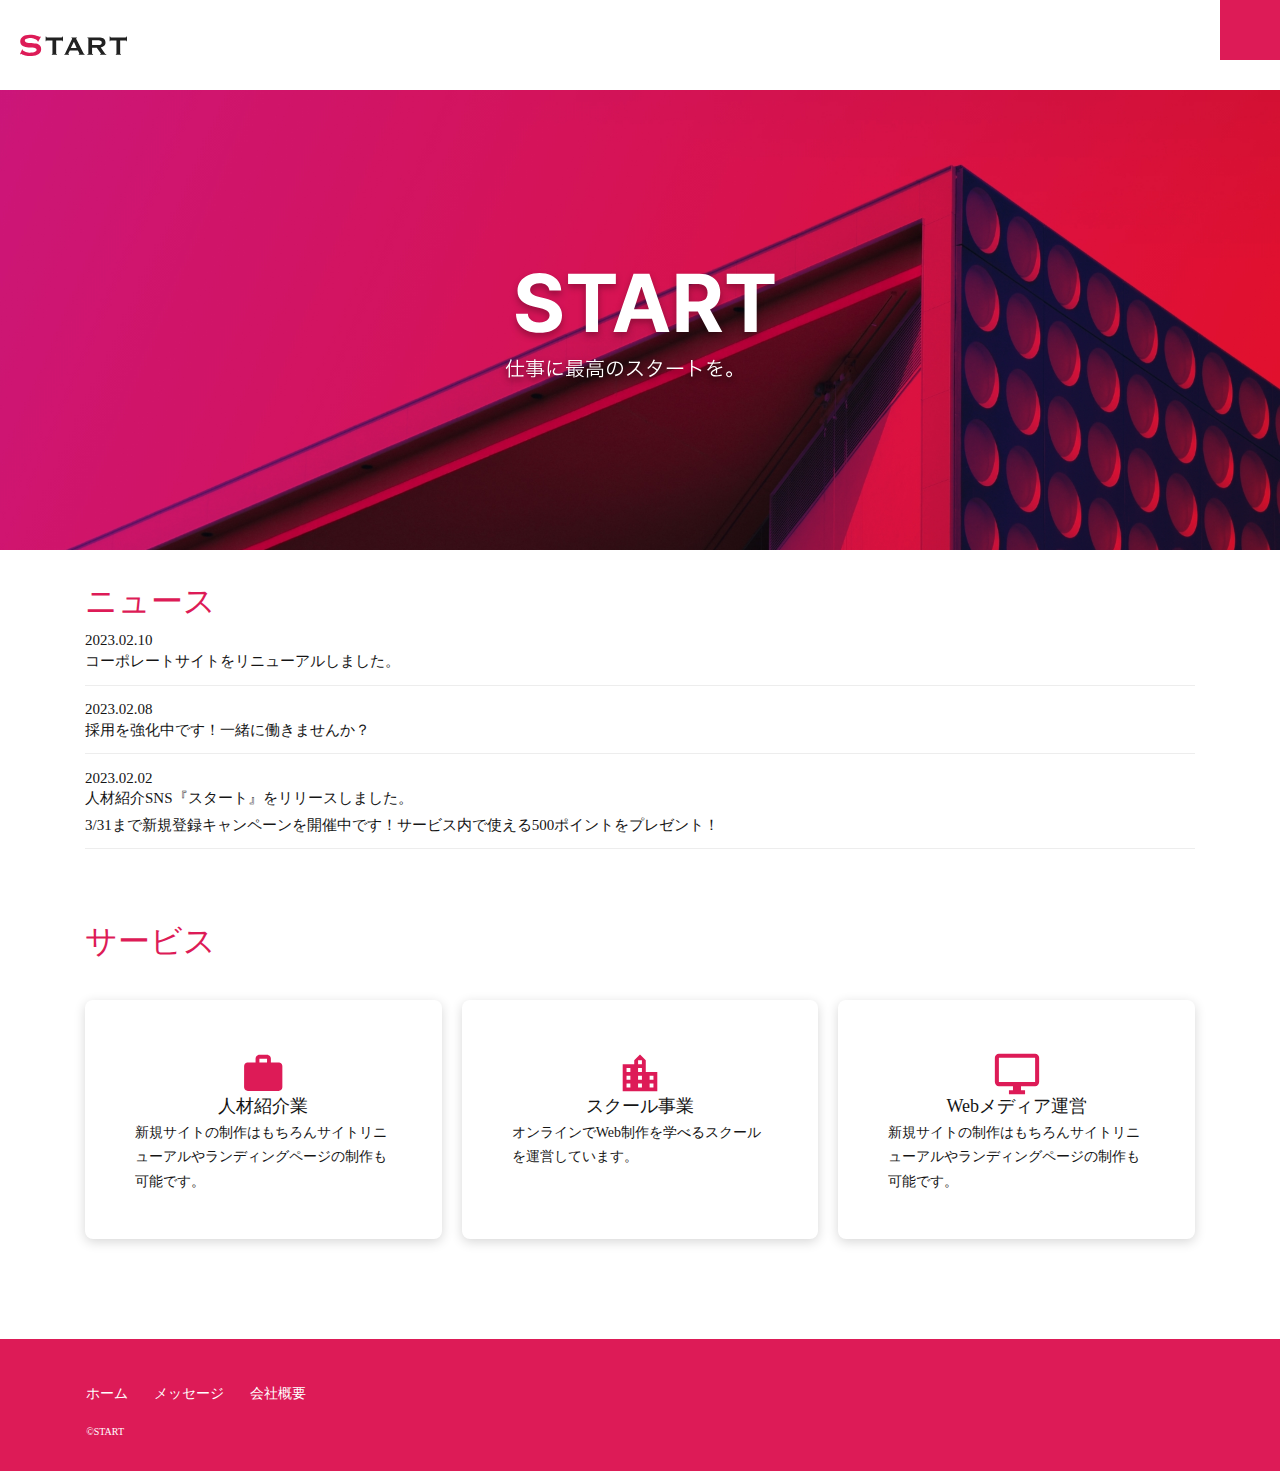
==== message.html @ dc88801f "編集中" ====
<!DOCTYPE html>
<html lang="ja">
  <head>
    <meta charset="UTF-8" />
    <meta name="viewport" content="width=device-width, initial-scale=1.0" />
    <title>メッセージ</title>
    <meta
      name="description"
      content="「仕事」をきっかけに人生の新しいスタートを！"
    />
    <meta name="format-detection" content="telephone=no" />
    <!-- favicon/webclipicon -->
    <link rel="shortcut icon" href="favicon.ico" />
    <!-- <link rel="apple-touch-icon" href="webclip.png" /> -->

    <!-- ogp -->
    <meta property="og:site_name" content="SUPPLE" />
    <meta property="og:url" content="" />
    <meta property="og:type" content="website" />
    <meta
      property="og:title"
      content="START - 「仕事」をきっかけに人生の新しいスタートを！ -"
    />
    <meta
      property="og:description"
      content="STARTは仕事の紹介を通して理想の人生を実現する手助けをしています。"
    />
    <meta property="og:image" content="URL(絶対パス)" />
    <meta property="og:locale" content="ja_JP" />
    <meta name="twitter:card" content="summary_large_image" />
    <meta
      name="twitter:description"
      content="STARTは仕事の紹介を通して理想の人生を実現する手助けをしています。"
    />
    <meta name="twitter:image:src" content="URL(絶対パス)" />

    <!-- Google fonts -->
    <link rel="preconnect" href="https://fonts.googleapis.com" />
    <link rel="preconnect" href="https://fonts.gstatic.com" crossorigin />
    <link
      href="https://fonts.googleapis.com/css2?family=Zen+Kaku+Gothic+Antique&display=swap"
      rel="stylesheet"
    />
    <!-- CSS -->
    <link rel="stylesheet" href="css/style.css" />
    <!-- JS -->
    <script src="js/main.js" defer></script>
  </head>
  <body>
    <!-- ヘッダー -->
    <header class="header">
      <div class="header__inner">
        <h1 class="header__logo">
          <img
            src="img/logo.svg"
            alt="サイトロゴ"
            width="107"
            height="21"
            decoding="async"
          />
        </h1>
        <div class="header__inner--menu"></div>
      </div>
    </header>
    <!-- ヘッダー -->
    <!-- ショートキービジュアル -->
    <div class="top__kv">
      <div class="top__kv--copy">
        <img
          class=""
          src="img/kv-copy.svg"
          alt="キャッチコピー"
          width="272"
          height="179"
          decoding="async"
        />
      </div>
    </div>
    <!-- キービジュアル -->
    <!-- ニュース -->
    <section class="top__news">
      <div class="l-container">
        <h2 class="c-title--level2">ニュース</h2>
        <div class="news__list">
          <div class="news__list--item">
            <p class="c-base-text news__date">2023.02.10</p>
            <p class="c-base-text news__text">
              コーポレートサイトをリニューアルしました。
            </p>
          </div>
          <div class="news__list--item">
            <p class="c-base-text news__date">2023.02.08</p>
            <p class="c-base-text news__text">
              採用を強化中です！一緒に働きませんか？
            </p>
          </div>
          <div class="news__list--item">
            <p class="c-base-text news__date">2023.02.02</p>
            <p class="c-base-text news__text">
              人材紹介SNS『スタート』をリリースしました。<br />3/31まで新規登録キャンペーンを開催中です！サービス内で使える500ポイントをプレゼント！
            </p>
          </div>
        </div>
      </div>
    </section>
    <!-- ニュース -->
    <!-- サービス -->
    <section class="top__service">
      <div class="l-container">
        <h2 class="c-title--level2">サービス</h2>
        <div class="service__list">
          <div class="service__list--item">
            <img
              class="service__icon"
              src="img/service-icon-01.svg"
              alt="人材紹介業"
              width="60"
              height="60"
              decoding="async"
            />
            <p class="c-base-text__large service__title">人材紹介業</p>
            <p class="c-base-text__small">
              新規サイトの制作はもちろんサイトリニューアルやランディングページの制作も可能です。
            </p>
          </div>
          <div class="service__list--item">
            <img
              class="service__icon"
              src="img/service-icon-02.svg"
              alt="スクール事業"
              width="60"
              height="60"
              decoding="async"
            />
            <p class="c-base-text__large service__title">スクール事業</p>
            <p class="c-base-text__small">
              オンラインでWeb制作を学べるスクールを運営しています。
            </p>
          </div>
          <div class="service__list--item">
            <img
              class="service__icon"
              src="img/service-icon-03.svg"
              alt="Webメディア運営"
              width="60"
              height="60"
              decoding="async"
            />
            <p class="c-base-text__large service__title">Webメディア運営</p>
            <p class="c-base-text__small">
              新規サイトの制作はもちろんサイトリニューアルやランディングページの制作も可能です。

              <!-- 人事系メディアやWebデザイン関連のメディアなどを複数運営しています。 -->
            </p>
          </div>
        </div>
      </div>
    </section>
    <!-- サービス -->
    <!-- フッター -->
    <footer class="footer">
      <div class="l-container">
        <div class="footer__inner">
          <ul class="footer__nav">
            <li class="footer__nav--item"><a href="">ホーム</a></li>
            <li class="footer__nav--item"><a href="">メッセージ</a></li>
            <li class="footer__nav--item"><a href="">会社概要</a></li>
          </ul>
          <p class="footer__copyright">&copy;START</p>
        </div>
      </div>
    </footer>
    <!-- フッター -->
  </body>
</html>
---- css/style.css ----
/*!
global > color
------------------------------
*/
:root {
  --color-bg-primary: #dd1b57;
  --color-bg-secondary: #f5f5f5;
  --color-bg-white: #ffffff;
  --color-border-gray: #ededed;
  --color-font-primary: #dd1b57;
  --color-font-white: #ffffff;
  --color-font-base: #151515;
}

/*!
global > content-width
------------------------------
*/
:root {
  --width-content-s: 790px;
  --width-content: 1110px;
}

/*!
global > font
------------------------------
*/
:root {
  --font-family-base: Roboto, "Noto Sans JP";
}

/*!
foundation > base
------------------------------
*/
body {
  line-height: 1.8;
  font-size: 14px;
  color: var(--color-font-base);
  font-family: var(--font-family-base);
}
@media screen and (min-width: 768px) {
  body {
    font-size: 16px;
  }
}

.c-base-text {
  font-size: 15px;
  line-height: 1.75;
  font-family: var(--font-family-base);
}
.c-base-text::before, .c-base-text::after {
  content: "";
  display: block;
  width: 0;
  height: 0;
}
.c-base-text::before {
  margin-top: calc((1 - 1.75) * 0.5em);
}
.c-base-text::after {
  margin-bottom: calc((1 - 1.75) * 0.5em);
}

.c-base-text__large {
  font-size: 16px;
  line-height: 1.75;
  font-family: var(--font-family-base);
}
.c-base-text__large::before, .c-base-text__large::after {
  content: "";
  display: block;
  width: 0;
  height: 0;
}
.c-base-text__large::before {
  margin-top: calc((1 - 1.75) * 0.5em);
}
.c-base-text__large::after {
  margin-bottom: calc((1 - 1.75) * 0.5em);
}
@media screen and (min-width: 768px) {
  .c-base-text__large {
    font-size: 18px;
  }
}

.c-base-text__small {
  font-size: 14px;
  line-height: 1.75;
  font-family: var(--font-family-base);
}
.c-base-text__small::before, .c-base-text__small::after {
  content: "";
  display: block;
  width: 0;
  height: 0;
}
.c-base-text__small::before {
  margin-top: calc((1 - 1.75) * 0.5em);
}
.c-base-text__small::after {
  margin-bottom: calc((1 - 1.75) * 0.5em);
}

/*!
foundation > reset
------------------------------
*/
html {
  color: #000;
  background: #fff;
}

body,
div,
dl,
dt,
dd,
ul,
ol,
li,
h1,
h2,
h3,
h4,
h5,
h6,
pre,
code,
form,
fieldset,
legend,
input,
textarea,
p,
blockquote,
th,
td {
  margin: 0;
  padding: 0;
}

table {
  border-collapse: collapse;
  border-spacing: 0;
  width: 100%;
}

fieldset,
img {
  border: 0;
}

address,
caption,
cite,
code,
dfn,
em,
strong,
th,
var {
  font-style: normal;
  font-weight: normal;
}

ol,
ul {
  list-style: none;
}

caption,
th {
  text-align: left;
}

h1,
h2,
h3,
h4,
h5,
h6 {
  font-size: 100%;
  font-weight: normal;
}

q:before,
q:after {
  content: "";
}

abbr,
acronym {
  border: 0;
  font-variant: normal;
}

sup {
  vertical-align: text-top;
}

sub {
  vertical-align: text-bottom;
}

input,
textarea,
select,
button {
  color: inherit;
  font-family: inherit;
  font-size: inherit;
  font-weight: inherit;
  line-height: inherit;
  *font-size: 100%;
  border-radius: 0;
  border: none;
  appearance: none;
  -webkit-appearance: none;
  background-color: inherit;
}

input,
textarea,
select {
  font-size: 16px;
}

textarea {
  resize: vertical;
  display: block;
}

button {
  padding: 0;
  cursor: pointer;
}

legend {
  color: #000;
}

main {
  display: block;
}

a {
  text-decoration: none;
  color: inherit;
}

img {
  width: 100%;
  height: auto;
  vertical-align: bottom;
}

svg {
  display: block;
}

* {
  -webkit-font-smoothing: antialiased;
  -moz-osx-font-smoothing: grayscale;
  box-sizing: border-box;
}

*::before,
*::after {
  box-sizing: border-box;
}

/*!
utility > utility
------------------------------
*/
/*!
component > article
------------------------------
*/
/*!
component > button
------------------------------
*/
/*!
component > kv
------------------------------
*/
/*!
component > title
------------------------------
*/
.c-title--level2 {
  font-size: 32px;
  letter-spacing: 0;
  font-family: var(--font-family-en);
  line-height: 1;
  color: var(--color-font-primary);
}
.c-title--level2::before, .c-title--level2::after {
  content: "";
  display: block;
  width: 0;
  height: 0;
}
.c-title--level2::before {
  margin-top: calc((1 - 1) * 0.5em);
}
.c-title--level2::after {
  margin-bottom: calc((1 - 1) * 0.5em);
}

/*!
layout > container
------------------------------
*/
.l-container-l, .l-container, .l-container-s {
  width: 89.33%;
  margin: 0 auto;
}

.l-container-s {
  max-width: var(--width-content-s);
}

.l-container {
  max-width: var(--width-content);
}

.l-container-l {
  max-width: var(--width-content-l);
}

/*!
layout > footer
------------------------------
*/
.footer {
  background-color: var(--color-bg-primary);
  padding: 0 20px;
}

.footer__nav {
  display: flex;
  flex-wrap: wrap;
  padding-top: 42px;
  padding-bottom: 17px;
}

.footer__nav--item {
  margin-right: 26px;
}

.footer__nav--item:last-child {
  margin-right: 0;
}

.footer__nav {
  font-size: 12px;
  color: var(--color-font-white);
}
@media screen and (min-width: 768px) {
  .footer__nav {
    font-size: 14px;
  }
}

.footer__copyright {
  font-size: 10px;
  color: var(--color-font-white);
  padding-bottom: 30px;
}

/*!
layout > header
------------------------------
*/
.header {
  display: flex;
  flex-wrap: wrap;
  align-items: center;
  background-color: var(--color-bg-white);
  height: 60px;
  position: relative;
  width: 100%;
  padding: 20px;
}
@media screen and (min-width: 768px) {
  .header {
    height: 90px;
  }
}

.header__logo {
  width: 107px;
}
.header__logo img {
  display: block;
}

.header__inner--menu {
  position: absolute;
  background-color: var(--color-font-primary);
  height: 60px;
  width: 60px;
  top: 0;
  right: 0;
}

/*!
page > top > top-kv
------------------------------
*/
.top__kv {
  height: 460px;
  background-image: url("/img/sp_mv.jpg");
  background-repeat: no-repeat;
  background-size: cover;
  display: flex;
  flex-direction: column;
  align-items: center;
  justify-content: center;
}
@media screen and (min-width: 768px) {
  .top__kv {
    background-image: url("/img/pc_mv.jpg");
  }
}

.top__kv--copy {
  text-align: center;
}

.kv__title {
  font-size: 80px;
  line-height: 1.75;
  font-weight: 700;
  color: var(--color-font-white);
  font-family: var(--font-family-base);
}
.kv__title::before, .kv__title::after {
  content: "";
  display: block;
  width: 0;
  height: 0;
}
.kv__title::before {
  margin-top: calc((1 - 1.75) * 0.5em);
}
.kv__title::after {
  margin-bottom: calc((1 - 1.75) * 0.5em);
}
@media screen and (min-width: 768px) {
  .kv__title {
    font-size: 160px;
  }
}

.kv__title--subtitle {
  font-size: 20px;
  line-height: 1.75;
  font-weight: 700;
  color: var(--color-font-white);
  font-family: var(--font-family-base);
}
.kv__title--subtitle::before, .kv__title--subtitle::after {
  content: "";
  display: block;
  width: 0;
  height: 0;
}
.kv__title--subtitle::before {
  margin-top: calc((1 - 1.75) * 0.5em);
}
.kv__title--subtitle::after {
  margin-bottom: calc((1 - 1.75) * 0.5em);
}
@media screen and (min-width: 768px) {
  .kv__title--subtitle {
    font-size: 24px;
  }
}

/*!
page > top > top-news
------------------------------
*/
.top__news {
  padding: 35px 0 60px;
}

.news__list {
  margin-top: 16px;
}

.news__list--item {
  padding-bottom: 16px;
  border-bottom: solid 1px #ededed;
  margin-bottom: 16px;
}

/*!
page > top > top-service
------------------------------
*/
.service__list {
  margin: 14px 0 60px 0;
}
@media screen and (min-width: 768px) {
  .service__list {
    display: flex;
    flex-wrap: wrap;
    gap: 20px;
    margin: 43px 0 100px 0;
  }
}

.service__list--item {
  background-color: var(--color-bg-white);
  display: flex;
  flex-direction: column;
  align-items: center;
  box-shadow: 0px 3px 12px rgba(0, 0, 0, 0.16);
  border-radius: 8px;
  padding: 40px 30px;
  margin-bottom: 20px;
}
@media screen and (min-width: 768px) {
  .service__list--item {
    flex: 1;
    padding: 50px;
    margin-bottom: 0;
  }
}

.service__list--item:last-child {
  margin-bottom: 0;
}

.service__icon {
  width: 60px;
  height: 60px;
}
@media screen and (min-width: 768px) {
  .service__icon {
    width: 48px;
    height: 48px;
  }
}

.service__title {
  margin-bottom: 5px;
}
@media screen and (min-width: 768px) {
  .service__title {
    margin-bottom: 10px;
  }
}

/*!
page > message > message
------------------------------
*/
.message__kv {
  height: 460px;
  background-image: url("/img/sp_mv.jpg");
  background-repeat: no-repeat;
  background-size: cover;
  position: relative;
}
@media screen and (min-width: 768px) {
  .message__kv {
    background-image: url("/img/pc_mv.jpg");
  }
}

/*!
page > company > news
------------------------------
*/
/*!
page > company > company
------------------------------
*//*# sourceMappingURL=style.css.map */
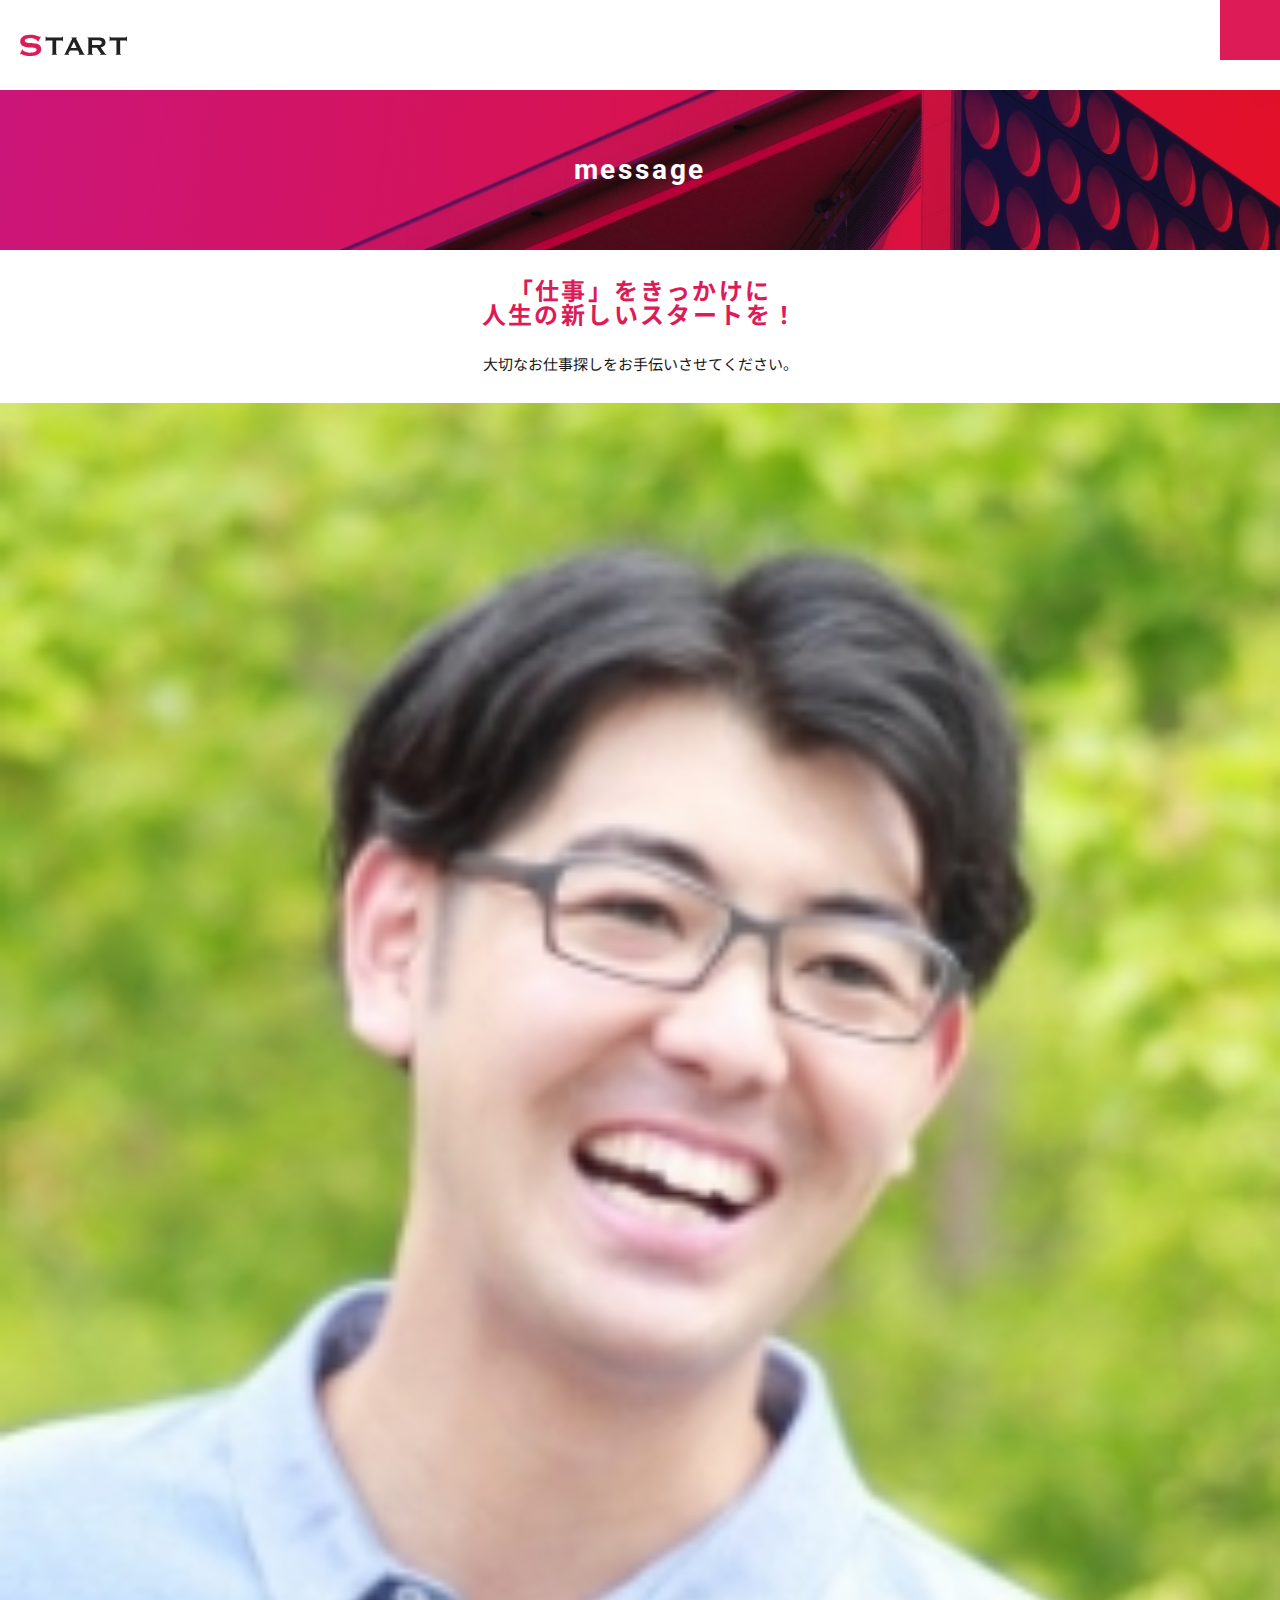
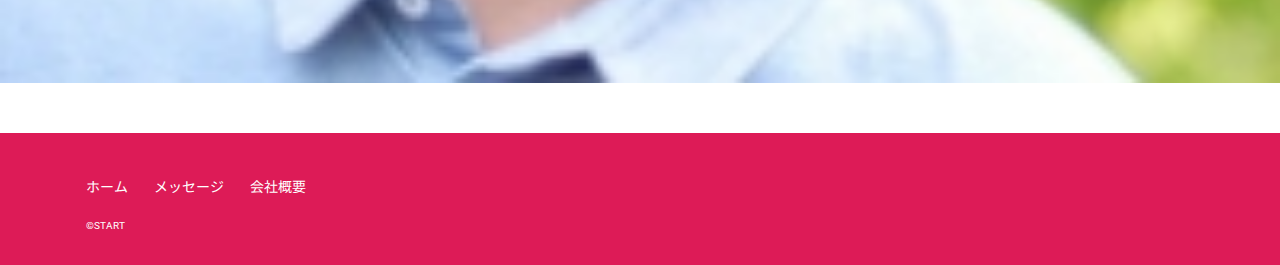
==== commit 0db72340: "メッセージページ作成中" ====
--- a/message.html
+++ b/message.html
@@ -34,11 +34,10 @@
     />
     <meta name="twitter:image:src" content="URL(絶対パス)" />
 
-    <!-- Google fonts -->
     <link rel="preconnect" href="https://fonts.googleapis.com" />
     <link rel="preconnect" href="https://fonts.gstatic.com" crossorigin />
     <link
-      href="https://fonts.googleapis.com/css2?family=Zen+Kaku+Gothic+Antique&display=swap"
+      href="https://fonts.googleapis.com/css2?family=Noto+Sans+JP:wght@100..900&family=Roboto:ital,wght@0,100;0,300;0,400;0,500;0,700;0,900;1,100;1,300;1,400;1,500;1,700;1,900&display=swap"
       rel="stylesheet"
     />
     <!-- CSS -->
@@ -63,107 +62,30 @@
       </div>
     </header>
     <!-- ヘッダー -->
-    <!-- ショートキービジュアル -->
-    <div class="top__kv">
-      <div class="top__kv--copy">
-        <img
-          class=""
-          src="img/kv-copy.svg"
-          alt="キャッチコピー"
-          width="272"
-          height="179"
-          decoding="async"
-        />
-      </div>
+    <!-- キービジュアル -->
+    <div class="message__header">
+      <h2 class="message__header--title">message</p>
     </div>
+    <section class="message__container">
+      <h3 class="c-title--level3 message_title">
+        「仕事」をきっかけに<br>人生の新しいスタートを！
+      </h3>
+      <p class="c-base-text message_title--subtitle">大切なお仕事探しをお手伝いさせてください。</p>
+      <img src="img/ceo.jpg" alt="CEO" class="message__icon" width="100" height="100" decoding="async">
+    </section>
+
     <!-- キービジュアル -->
-    <!-- ニュース -->
-    <section class="top__news">
-      <div class="l-container">
-        <h2 class="c-title--level2">ニュース</h2>
-        <div class="news__list">
-          <div class="news__list--item">
-            <p class="c-base-text news__date">2023.02.10</p>
-            <p class="c-base-text news__text">
-              コーポレートサイトをリニューアルしました。
-            </p>
-          </div>
-          <div class="news__list--item">
-            <p class="c-base-text news__date">2023.02.08</p>
-            <p class="c-base-text news__text">
-              採用を強化中です！一緒に働きませんか？
-            </p>
-          </div>
-          <div class="news__list--item">
-            <p class="c-base-text news__date">2023.02.02</p>
-            <p class="c-base-text news__text">
-              人材紹介SNS『スタート』をリリースしました。<br />3/31まで新規登録キャンペーンを開催中です！サービス内で使える500ポイントをプレゼント！
-            </p>
-          </div>
-        </div>
-      </div>
-    </section>
-    <!-- ニュース -->
-    <!-- サービス -->
-    <section class="top__service">
-      <div class="l-container">
-        <h2 class="c-title--level2">サービス</h2>
-        <div class="service__list">
-          <div class="service__list--item">
-            <img
-              class="service__icon"
-              src="img/service-icon-01.svg"
-              alt="人材紹介業"
-              width="60"
-              height="60"
-              decoding="async"
-            />
-            <p class="c-base-text__large service__title">人材紹介業</p>
-            <p class="c-base-text__small">
-              新規サイトの制作はもちろんサイトリニューアルやランディングページの制作も可能です。
-            </p>
-          </div>
-          <div class="service__list--item">
-            <img
-              class="service__icon"
-              src="img/service-icon-02.svg"
-              alt="スクール事業"
-              width="60"
-              height="60"
-              decoding="async"
-            />
-            <p class="c-base-text__large service__title">スクール事業</p>
-            <p class="c-base-text__small">
-              オンラインでWeb制作を学べるスクールを運営しています。
-            </p>
-          </div>
-          <div class="service__list--item">
-            <img
-              class="service__icon"
-              src="img/service-icon-03.svg"
-              alt="Webメディア運営"
-              width="60"
-              height="60"
-              decoding="async"
-            />
-            <p class="c-base-text__large service__title">Webメディア運営</p>
-            <p class="c-base-text__small">
-              新規サイトの制作はもちろんサイトリニューアルやランディングページの制作も可能です。
-
-              <!-- 人事系メディアやWebデザイン関連のメディアなどを複数運営しています。 -->
-            </p>
-          </div>
-        </div>
-      </div>
-    </section>
-    <!-- サービス -->
+    <!-- メッセージ内容 -->
+    <!-- メッセージ内容 -->
     <!-- フッター -->
     <footer class="footer">
       <div class="l-container">
         <div class="footer__inner">
           <ul class="footer__nav">
             <li class="footer__nav--item"><a href="">ホーム</a></li>
-            <li class="footer__nav--item"><a href="">メッセージ</a></li>
+            <li class="footer__nav--item">
+              <a href="message.html">メッセージ</a>
+            </li>
             <li class="footer__nav--item"><a href="">会社概要</a></li>
           </ul>
           <p class="footer__copyright">&copy;START</p>
--- a/css/style.css
+++ b/css/style.css
@@ -294,7 +294,8 @@
 */
 .c-title--level2 {
   font-size: 32px;
-  letter-spacing: 0;
+  letter-spacing: 0.1em;
+  font-weight: 700;
   font-family: var(--font-family-en);
   line-height: 1;
   color: var(--color-font-primary);
@@ -309,6 +310,27 @@
   margin-top: calc((1 - 1) * 0.5em);
 }
 .c-title--level2::after {
+  margin-bottom: calc((1 - 1) * 0.5em);
+}
+
+.c-title--level3 {
+  font-size: 24px;
+  letter-spacing: 0.1em;
+  font-weight: 700;
+  font-family: var(--font-family-en);
+  line-height: 1;
+  color: var(--color-font-primary);
+}
+.c-title--level3::before, .c-title--level3::after {
+  content: "";
+  display: block;
+  width: 0;
+  height: 0;
+}
+.c-title--level3::before {
+  margin-top: calc((1 - 1) * 0.5em);
+}
+.c-title--level3::after {
   margin-bottom: calc((1 - 1) * 0.5em);
 }
 
@@ -437,6 +459,7 @@
   font-size: 80px;
   line-height: 1.75;
   font-weight: 700;
+  margin-bottom: 10px;
   color: var(--color-font-white);
   font-family: var(--font-family-base);
 }
@@ -461,7 +484,7 @@
 .kv__title--subtitle {
   font-size: 20px;
   line-height: 1.75;
-  font-weight: 700;
+  letter-spacing: 0.1em;
   color: var(--color-font-white);
   font-family: var(--font-family-base);
 }
@@ -552,6 +575,7 @@
 
 .service__title {
   margin-bottom: 5px;
+  font-weight: 700;
 }
 @media screen and (min-width: 768px) {
   .service__title {
@@ -563,17 +587,55 @@
 page > message > message
 ------------------------------
 */
-.message__kv {
-  height: 460px;
-  background-image: url("/img/sp_mv.jpg");
+.message__header {
+  height: 160px;
+  background-image: url("/img/sp_header.jpg");
   background-repeat: no-repeat;
   background-size: cover;
   position: relative;
-}
-@media screen and (min-width: 768px) {
-  .message__kv {
-    background-image: url("/img/pc_mv.jpg");
-  }
+  display: flex;
+  align-items: center;
+  justify-content: center;
+}
+@media screen and (min-width: 768px) {
+  .message__header {
+    background-image: url("/img/pc_header.jpg");
+  }
+}
+
+.message__header--title {
+  font-size: 28px;
+  letter-spacing: 0.1em;
+  font-weight: 700;
+  font-family: var(--font-family-en);
+  line-height: 1;
+  color: var(--color-font-white);
+}
+.message__header--title::before, .message__header--title::after {
+  content: "";
+  display: block;
+  width: 0;
+  height: 0;
+}
+.message__header--title::before {
+  margin-top: calc((1 - 1) * 0.5em);
+}
+.message__header--title::after {
+  margin-bottom: calc((1 - 1) * 0.5em);
+}
+
+.message__container {
+  padding: 30px 0 50px 0;
+}
+
+.message_title {
+  text-align: center;
+  margin-bottom: 30px;
+}
+
+.message_title--subtitle {
+  text-align: center;
+  margin-bottom: 30px;
 }
 
 /*!
